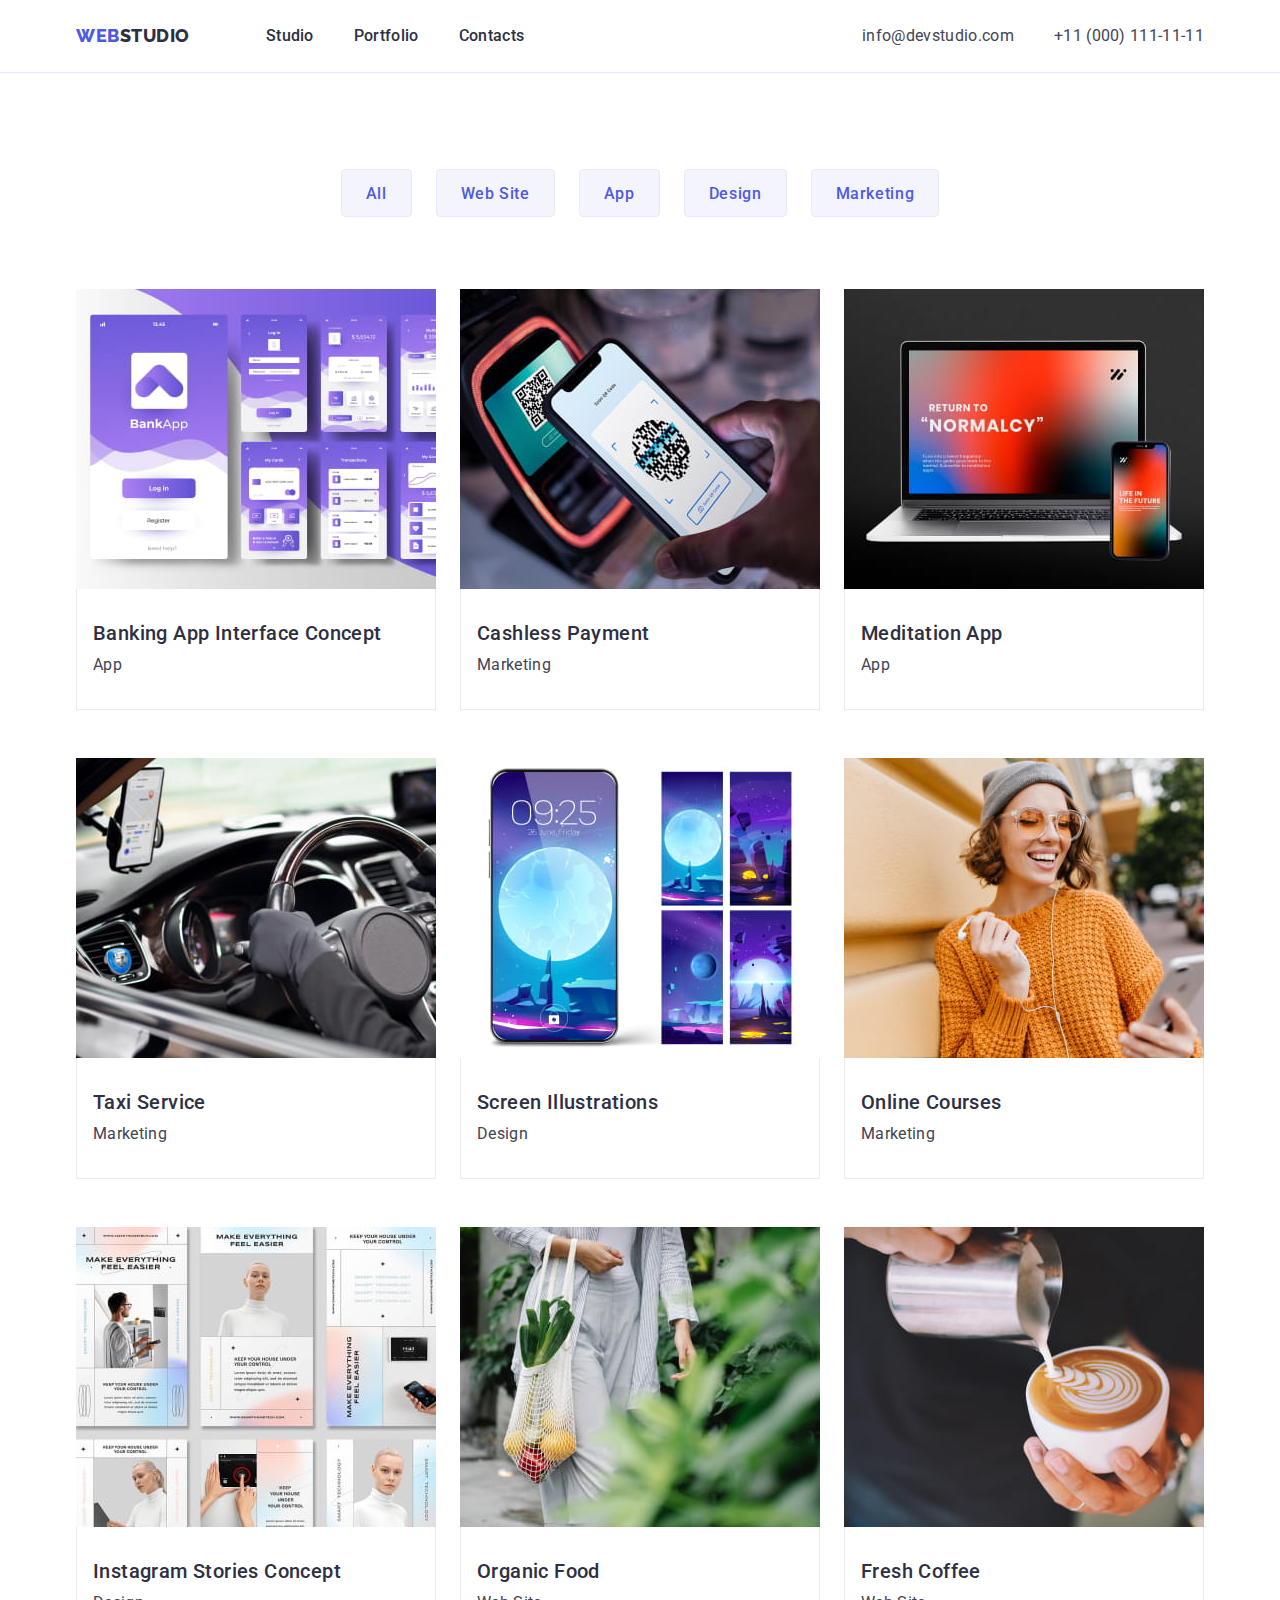
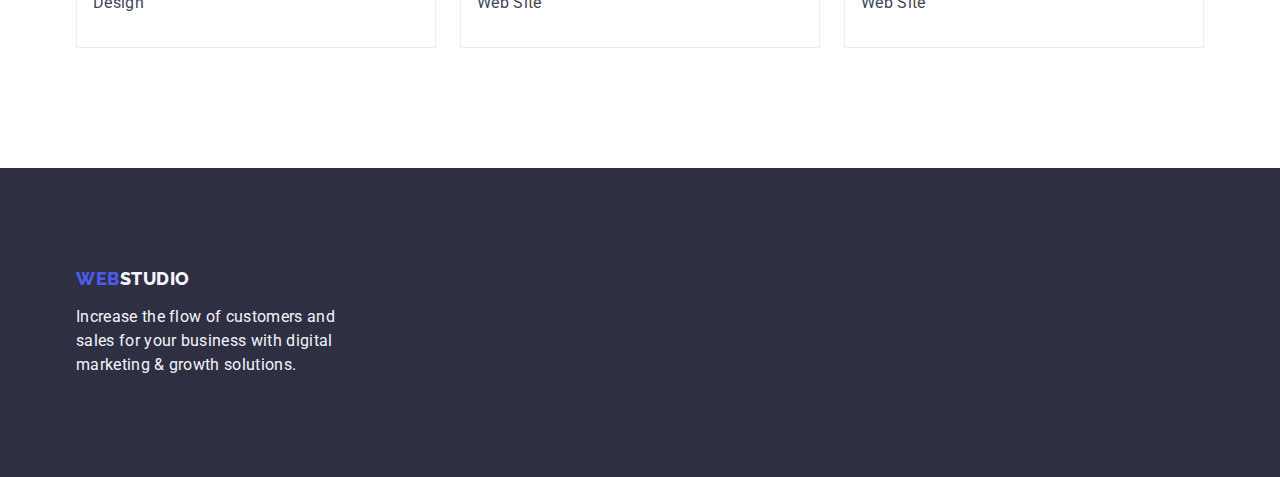
==== portfolio.html @ b0b72e87 "Initial commit" ====
<!DOCTYPE html>
<html lang="en">
  <head>
    <meta charset="UTF-8" />
    <meta http-equiv="X-UA-Compatible" content="IE=edge" />
    <meta name="viewport" content="width=device-width, initial-scale=1.0" />
    <link rel="preconnect" href="https://fonts.googleapis.com" />
    <link rel="preconnect" href="https://fonts.gstatic.com" crossorigin />
    <link
      href="https://fonts.googleapis.com/css2?family=Raleway:wght@800&family=Roboto:wght@400;500;700&display=swap"
      rel="stylesheet"
    />
    <link rel="stylesheet" href="./css/modern-normalize.min.css" />
    <link rel="stylesheet" href="./css/styles.css" />
    <title>Portfolio</title>
  </head>
  <body>
    <header class="header">
      <div class="header-container container">
        <!-- Navigation -->
        <nav class="nav">
          <a class="header-logo logo link" href="./index.html"
            >Web<span class="logo-part">Studio</span></a
          >
          <ul class="nav-list list">
            <li>
              <a class="nav-item link" href="./index.html">Studio</a>
            </li>
            <li>
              <a class="nav-item link" href="./portfolio.html">Portfolio</a>
            </li>
            <li>
              <a class="nav-item link" href="">Contacts</a>
            </li>
          </ul>
        </nav>
        <!-- Contacts -->
        <address class="contacts">
          <ul class="nav-link list">
            <li>
              <a class="contacts-item link" href="mailto:info@devstudio.com"
                >info@devstudio.com</a
              >
            </li>
            <li>
              <a class="contacts-item link" href="tel:+110001111111"
                >+11 (000) 111-11-11</a
              >
            </li>
          </ul>
        </address>
      </div>
    </header>
    <main>
      <section class="portfolio-section section">
        <div class="container">
          <h1 class="visually-hidden">Portfolio</h1>
          <!-- Filter buttons -->
          <ul class="filter-list list">
            <li><button type="button" class="filter-btn">All</button></li>
            <li><button type="button" class="filter-btn">Web Site</button></li>
            <li><button type="button" class="filter-btn">App</button></li>
            <li><button type="button" class="filter-btn">Design</button></li>
            <li><button type="button" class="filter-btn">Marketing</button></li>
          </ul>
          <!-- List of work examples -->
          <ul class="portfolio-list card-set list">
            <li class="portfolio-card card-set-item">
              <a class="link" href="">
                <img
                  src="./images/portfolio/img-1.jpg"
                  alt="Banking App Interface Concept"
                  width="360"
                  height="300"
                />
                <div class="portfolio-card-text">
                  <h2 class="sub-title">Banking App Interface Concept</h2>
                  <p class="main-text">App</p>
                </div>
              </a>
            </li>
            <li class="portfolio-card card-set-item">
              <a class="link" href="">
                <img
                  src="./images/portfolio/img-2.jpg"
                  alt="Cashless Payment"
                  width="360"
                  height="300"
                />
                <div class="portfolio-card-text">
                  <h2 class="sub-title">Cashless Payment</h2>
                  <p class="main-text">Marketing</p>
                </div>
              </a>
            </li>
            <li class="portfolio-card card-set-item">
              <a class="link" href="">
                <img
                  src="./images/portfolio/img-3.jpg"
                  alt="Meditation App"
                  width="360"
                  height="300"
                />
                <div class="portfolio-card-text">
                  <h2 class="sub-title">Meditation App</h2>
                  <p class="main-text">App</p>
                </div>
              </a>
            </li>
            <li class="portfolio-card card-set-item">
              <a class="link" href="">
                <img
                  src="./images/portfolio/img-4.jpg"
                  alt="Taxi Service"
                  width="360"
                  height="300"
                />
                <div class="portfolio-card-text">
                  <h2 class="sub-title">Taxi Service</h2>
                  <p class="main-text">Marketing</p>
                </div>
              </a>
            </li>
            <li class="portfolio-card card-set-item">
              <a class="link" href="">
                <img
                  src="./images/portfolio/img-5.jpg"
                  alt="Screen Illustrations"
                  width="360"
                  height="300"
                />
                <div class="portfolio-card-text">
                  <h2 class="sub-title">Screen Illustrations</h2>
                  <p class="main-text">Design</p>
                </div>
              </a>
            </li>
            <li class="portfolio-card card-set-item">
              <a class="link" href="">
                <img
                  src="./images/portfolio/img-6.jpg"
                  alt="Online Courses"
                  width="360"
                  height="300"
                />
                <div class="portfolio-card-text">
                  <h2 class="sub-title">Online Courses</h2>
                  <p class="main-text">Marketing</p>
                </div>
              </a>
            </li>
            <li class="portfolio-card card-set-item">
              <a class="link" href="">
                <img
                  src="./images/portfolio/img-7.jpg"
                  alt="Instagram Stories Concept"
                  width="360"
                  height="300"
                />
                <div class="portfolio-card-text">
                  <h2 class="sub-title">Instagram Stories Concept</h2>
                  <p class="main-text">Design</p>
                </div>
              </a>
            </li>
            <li class="portfolio-card card-set-item">
              <a class="link" href="">
                <img
                  src="./images/portfolio/img-8.jpg"
                  alt="Organic Food"
                  width="360"
                  height="300"
                />
                <div class="portfolio-card-text">
                  <h2 class="sub-title">Organic Food</h2>
                  <p class="main-text">Web Site</p>
                </div>
              </a>
            </li>
            <li class="portfolio-card card-set-item">
              <a class="link" href="">
                <img
                  src="./images/portfolio/img-9.jpg"
                  alt="Fresh Coffee"
                  width="360"
                  height="300"
                />
                <div class="portfolio-card-text">
                  <h2 class="sub-title">Fresh Coffee</h2>
                  <p class="main-text">Web Site</p>
                </div>
              </a>
            </li>
          </ul>
        </div>
      </section>
    </main>
    <footer class="footer">
      <div class="container">
        <a class="footer-logo logo link" href="./index.html"
          >Web<span class="logo-part-footer">Studio</span></a
        >
        <p class="footer-text">
          Increase the flow of customers and sales for your business with
          digital marketing & growth solutions.
        </p>
      </div>
    </footer>
  </body>
</html>
---- css/styles.css ----
:root {
  --color-iris: #4d5ae5;
  --color-ocean: #404bbf;
  --color-navy-blue: #2e2f42;
  --color-green: #31d0aa;
  --color-slate: #434455;
  --color-light-slate: #8e8f99;
  --color-cornflower: #e7e9fc;
  --color-cloud: #f4f4fd;
  --color-navy-blue-modal: #2e2f42;
  --color-grey: #2e2f42;
  --color-white: #ffffff;
  --color-dairy: #fcfcfc;

  --indent: 24px;
  --items: 4;
}

h1,
h2,
h3,
h4,
h5,
h6,
p {
  margin: 0;
}

img {
  display: block;
}

button {
  cursor: pointer;
}

/**
  |============================
  | Hidden elements
  |============================
*/
.visually-hidden {
  position: absolute;
  width: 1px;
  height: 1px;
  margin: -1px;
  border: 0;
  padding: 0;

  white-space: nowrap;
  clip-path: inset(100%);
  clip: rect(0 0 0 0);
  overflow: hidden;
}

/**
  |============================
  | Links and list
  |============================
*/

.link {
  text-decoration: none;
}

.list {
  list-style: none;
  padding: 0;
  margin: 0;
}

/**
  |============================
  | Card set
  |============================
*/

.card-set {
  display: flex;
  flex-wrap: wrap;
  gap: var(--indent);
}

.card-set-item {
  flex-basis: calc((100% - var(--indent) * (var(--items) - 1)) / var(--items));
}

/**
  |============================
  | Studio
  |============================
*/
body {
  background-color: #fff;
  font-family: 'Roboto', sans-serif;
  font-size: 16px;
  line-height: 1.5;
  letter-spacing: 0.02em;

  color: var(--color-slate);
}

.container {
  width: 1158px;
  padding: 0 15px;
  margin: 0 auto;
}

.section {
  padding: 120px 0;
}

.section-title {
  font-weight: 700;
  font-size: 36px;
  line-height: 1.11;

  text-align: center;
  letter-spacing: 0.02em;
  text-transform: capitalize;

  color: var(--color-navy-blue);

  margin-bottom: 72px;
}

.sub-title {
  margin-bottom: 8px;

  font-weight: 500;
  font-size: 20px;
  line-height: 1.2;
  letter-spacing: 0.02em;

  color: var(--color-navy-blue);
}

/**
  |============================
  | Header
  |============================
*/

.header {
  border-bottom: 1px solid var(--color-cornflower);
  padding: 24px 0;
}

.header-container {
  display: flex;
  align-items: center;
  justify-content: space-between;
}

.nav {
  display: flex;
  align-items: center;
  /* margin-right: auto; */
}

.nav-list {
  display: flex;
  align-items: center;
  gap: 40px;
}

.logo {
  font-family: 'Raleway', sans-serif;
  font-style: normal;
  font-weight: 800;
  font-size: 18px;
  line-height: 1.17;
  letter-spacing: 0.03em;
  text-transform: uppercase;

  color: var(--color-iris);
}

.logo > .logo-part {
  color: var(--color-navy-blue);
}

.header-logo {
  margin-right: 76px;
}

.nav-item {
  font-weight: 500;
  font-size: 16px;
  font-style: normal;
  line-height: 1.5;
  letter-spacing: 0.02em;

  color: var(--color-navy-blue);

  padding: 24px 0;
}

.nav-item:hover,
.nav-item:focus {
  color: var(--color-ocean);
}

.nav-link {
  display: flex;
  align-items: center;
  gap: 40px;
}

.contacts {
  font-style: normal;
}

.contacts-item {
  color: var(--color-slate);
}

.contacts-item:hover,
.contacts-item:focus {
  color: var(--color-ocean);
}

/**
  |============================
  | Hero
  |============================
*/

.btn {
  display: block;

  min-width: 169px;
  min-height: 56px;

  font-family: inherit;
  font-weight: 500;
  font-size: 16px;
  line-height: 1.5;
  letter-spacing: 0.04em;

  margin: 0 auto;

  /* cursor: pointer; */
  background-color: var(--color-iris);
  color: var(--color-white);

  box-shadow: 0px 4px 4px rgba(0, 0, 0, 0.15);
  border-radius: 4px;

  border: none;
}

.btn:hover,
.btn:focus {
  background-color: var(--color-ocean);
}

.hero {
  background-color: var(--color-navy-blue);
  padding: 188px 0;
}

.hero-title {
  max-width: 496px;
  font-weight: 700;
  font-size: 56px;
  line-height: 1.07;
  text-align: center;
  letter-spacing: 0.02em;

  color: var(--color-white);
  margin: 0 auto 48px auto;
}

/**
  |============================
  | Advantages
  |============================
*/

.adv-list {
  display: flex;
  /* align-items: center;
  gap: 24px; */
  /* justify-content: space-between; */
}

.main-text {
  color: var(--color-slate);
}

/**
  |============================
  | Gallery
  |============================
*/

.gallery-section {
  padding-top: 0;
}

.gallery-list {
  display: flex;
  /* justify-content: space-between; */
}

/**
  |============================
  | Team
  |============================
*/

.team-section {
  background-color: var(--color-cloud);
}

.team-card {
  background: var(--color-white);
  box-shadow: 0px 1px 6px rgba(46, 47, 66, 0.08),
    0px 1px 1px rgba(46, 47, 66, 0.16), 0px 2px 1px rgba(46, 47, 66, 0.08);
  border-radius: 0px 0px 4px 4px;
}

.card-content {
  padding: 32px 16px;
}

.card-text {
  text-align: center;
}

/**
  |============================
  | Footer
  |============================
*/

.footer {
  background-color: var(--color-navy-blue);
  padding: 100px 0;
}

.footer-logo {
  display: inline-block;
  margin-bottom: 16px;
}

.logo > .logo-part-footer {
  color: var(--color-cloud);
}

.footer-text {
  color: var(--color-cloud);
  /* padding-top: 16px; */
  width: 264px;
}

/**
  |============================
  | Portfolio
  |============================
*/
.portfolio-section {
  padding: 96px 0 120px;
}
/**
  |============================
  | Filter
  |============================
*/

.filter-list {
  display: flex;
  align-items: center;
  justify-content: center;
  gap: 24px;
  margin-bottom: 72px;
}

.filter-btn {
  display: block;
  padding: 12px 24px;
  height: 48px;

  font-family: inherit;
  font-weight: 500;
  font-size: 16px;
  line-height: 1.5;
  letter-spacing: 0.04em;

  cursor: pointer;

  background: var(--color-cloud);
  border: 1px solid var(--color-cornflower);
  border-radius: 4px;
  color: var(--color-iris);
}

.filter-btn:hover,
.filter-btn:focus,
.filter-btn:active {
  background: var(--color-ocean);
  color: var(--color-white);
  border: 1px solid transparent;
}

/**
  |============================
  | Examples
  |============================
*/

.portfolio-list {
  --items: 3;
  row-gap: 48px;
}

.portfolio-card {
}

.portfolio-card-text {
  padding: 32px 16px;
  text-align: left;
  border: 1px solid var(--color-cornflower);
  border-top: none;
}
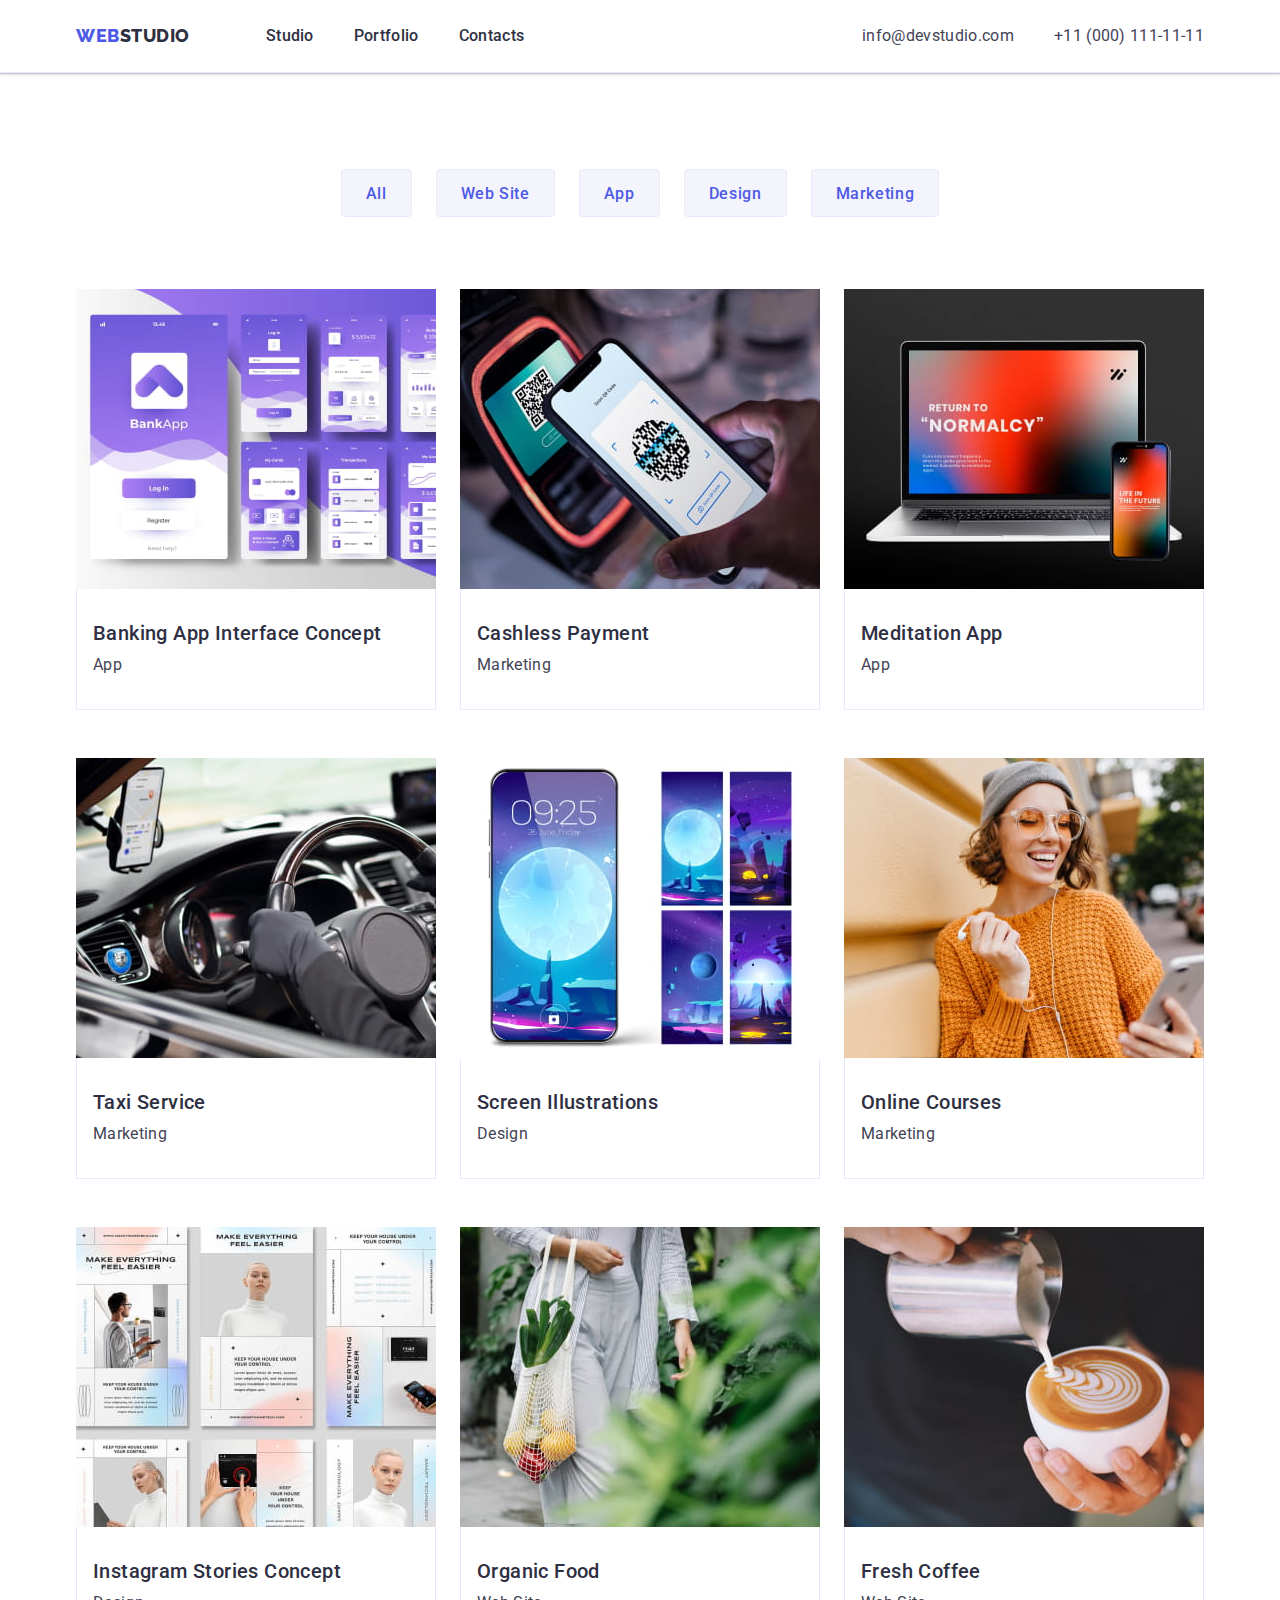
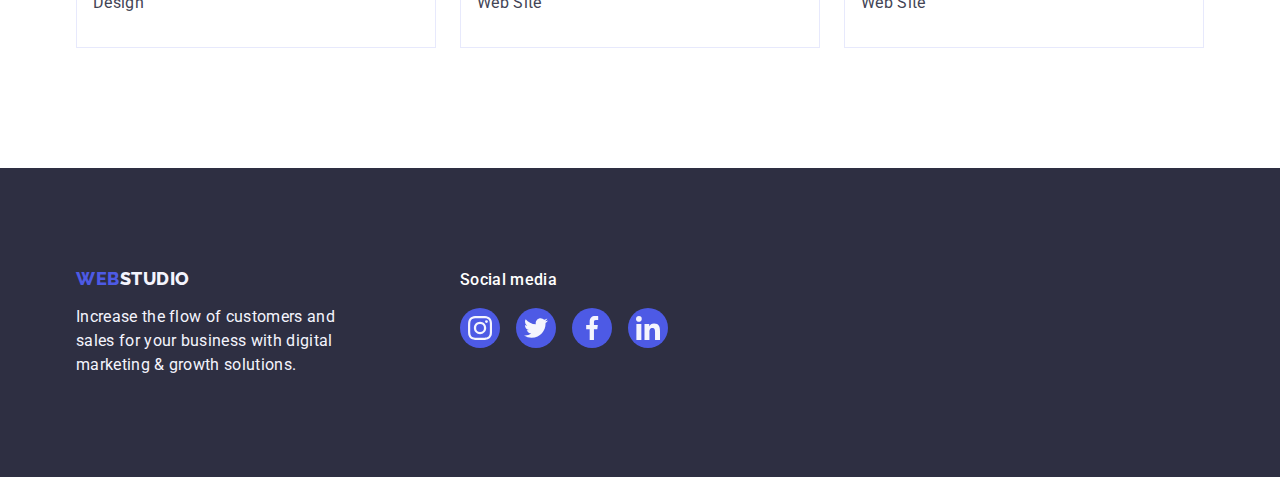
==== commit c5b35212: "added decorative elements" ====
--- a/portfolio.html
+++ b/portfolio.html
@@ -196,14 +196,49 @@
       </section>
     </main>
     <footer class="footer">
-      <div class="container">
-        <a class="footer-logo logo link" href="./index.html"
-          >Web<span class="logo-part-footer">Studio</span></a
-        >
-        <p class="footer-text">
-          Increase the flow of customers and sales for your business with
-          digital marketing & growth solutions.
-        </p>
+      <div class="footer-container container">
+        <div>
+          <a class="footer-logo logo link" href="./index.html"
+            >Web<span class="logo-part-footer">Studio</span></a
+          >
+          <p class="footer-text">
+            Increase the flow of customers and sales for your business with
+            digital marketing & growth solutions.
+          </p>
+        </div>
+        <div>
+          <p class="footer-social-text">Social media</p>
+          <ul class="footer-social list">
+            <li class="footer-social-item">
+              <a class="footer-social-img" href="">
+                <svg class="footer-social-icon" width="24" height="24">
+                  <use href="./images/icons.svg#instagram"></use>
+                </svg>
+              </a>
+            </li>
+            <li class="footer-social-item">
+              <a class="footer-social-img" href="">
+                <svg class="footer-social-icon" width="24" height="24">
+                  <use href="./images/icons.svg#twitter"></use>
+                </svg>
+              </a>
+            </li>
+            <li class="footer-social-item">
+              <a class="footer-social-img" href="">
+                <svg class="footer-social-icon" width="24" height="24">
+                  <use href="./images/icons.svg#facebook"></use>
+                </svg>
+              </a>
+            </li>
+            <li class="footer-social-item">
+              <a class="footer-social-img" href="">
+                <svg class="footer-social-icon" width="24" height="24">
+                  <use href="./images/icons.svg#linkedin"></use>
+                </svg>
+              </a>
+            </li>
+          </ul>
+        </div>
       </div>
     </footer>
   </body>
--- a/css/styles.css
+++ b/css/styles.css
@@ -143,6 +143,9 @@
 
 .header {
   border-bottom: 1px solid var(--color-cornflower);
+  box-shadow: 0px 2px 1px rgba(46, 47, 66, 0.08),
+    0px 1px 1px rgba(46, 47, 66, 0.16), 0px 1px 6px rgba(46, 47, 66, 0.08);
+
   padding: 24px 0;
 }
 
@@ -256,7 +259,18 @@
 }
 
 .hero {
+  max-width: 1440px;
+  margin-left: auto;
+  margin-right: auto;
   background-color: var(--color-navy-blue);
+  background-image: linear-gradient(
+      rgba(46, 47, 66, 0.7),
+      rgba(46, 47, 66, 0.7)
+    ),
+    url(../images/hero/people-office.jpg);
+  background-repeat: no-repeat;
+  background-position: center;
+  background-size: cover;
   padding: 188px 0;
 }
 
@@ -280,13 +294,22 @@
 
 .adv-list {
   display: flex;
-  /* align-items: center;
-  gap: 24px; */
-  /* justify-content: space-between; */
 }
 
 .main-text {
   color: var(--color-slate);
+}
+
+.adv-img {
+  display: flex;
+  justify-content: center;
+  align-items: center;
+  padding: 24px 0;
+
+  background-color: var(--color-cloud);
+  border-radius: 4px;
+
+  margin-bottom: 8px;
 }
 
 /**
@@ -327,6 +350,75 @@
 
 .card-text {
   text-align: center;
+  margin-bottom: 8px;
+}
+
+.team-social {
+  display: flex;
+  gap: 24px;
+  justify-content: center;
+  align-items: center;
+}
+
+.team-social-item {
+  width: 40px;
+  height: 40px;
+}
+
+.team-social-img {
+  width: 100%;
+  height: 100%;
+  background-color: var(--color-iris);
+  border-radius: 50%;
+  display: flex;
+  align-items: center;
+  padding: 12px;
+}
+
+.team-social-img:hover {
+  background-color: var(--color-ocean);
+}
+
+/**
+  |============================
+  | Customers
+  |============================
+*/
+
+.customers-list {
+  display: flex;
+  align-items: center;
+  justify-content: center;
+  gap: 24px;
+}
+
+.customers-item {
+  width: 168px;
+  height: 88px;
+}
+
+.customers-img {
+  width: 100%;
+  height: 100%;
+  display: flex;
+  justify-content: center;
+  align-items: center;
+  border: 1px solid var(--color-light-slate);
+  border-radius: 4px;
+
+  padding: 16px 32px;
+}
+
+.customers-img:hover {
+  border: 1px solid var(--color-ocean);
+}
+
+.customers-icon {
+  fill: var(--color-light-slate);
+}
+
+.customers-icon:hover {
+  fill: var(--color-ocean);
 }
 
 /**
@@ -338,6 +430,12 @@
 .footer {
   background-color: var(--color-navy-blue);
   padding: 100px 0;
+}
+
+.footer-container {
+  display: flex;
+  gap: 120px;
+  align-items: baseline;
 }
 
 .footer-logo {
@@ -353,6 +451,40 @@
   color: var(--color-cloud);
   /* padding-top: 16px; */
   width: 264px;
+}
+
+.footer-social-text {
+  font-weight: 500;
+  font-size: 16px;
+  line-height: 1.5;
+  letter-spacing: 0.02em;
+  color: var(--color-white);
+
+  margin-bottom: 16px;
+}
+
+.footer-social {
+  display: flex;
+  gap: 16px;
+}
+
+.footer-social-item {
+  width: 40px;
+  height: 40px;
+}
+
+.footer-social-img {
+  width: 100%;
+  height: 100%;
+  background-color: var(--color-iris);
+  border-radius: 50%;
+  display: flex;
+  align-items: center;
+  padding: 8px;
+}
+
+.footer-social-img:hover {
+  background-color: var(--color-green);
 }
 
 /**
@@ -402,6 +534,10 @@
   background: var(--color-ocean);
   color: var(--color-white);
   border: 1px solid transparent;
+
+  box-shadow: 0px 3px 1px rgba(0, 0, 0, 0.1), 0px 2px 1px rgba(0, 0, 0, 0.08),
+    0px 2px 2px rgba(0, 0, 0, 0.12);
+  border-radius: 4px;
 }
 
 /**
@@ -415,7 +551,9 @@
   row-gap: 48px;
 }
 
-.portfolio-card {
+.portfolio-card:hover {
+  box-shadow: 0px 1px 6px rgba(46, 47, 66, 0.08),
+    0px 1px 1px rgba(46, 47, 66, 0.16), 0px 2px 1px rgba(46, 47, 66, 0.08);
 }
 
 .portfolio-card-text {
